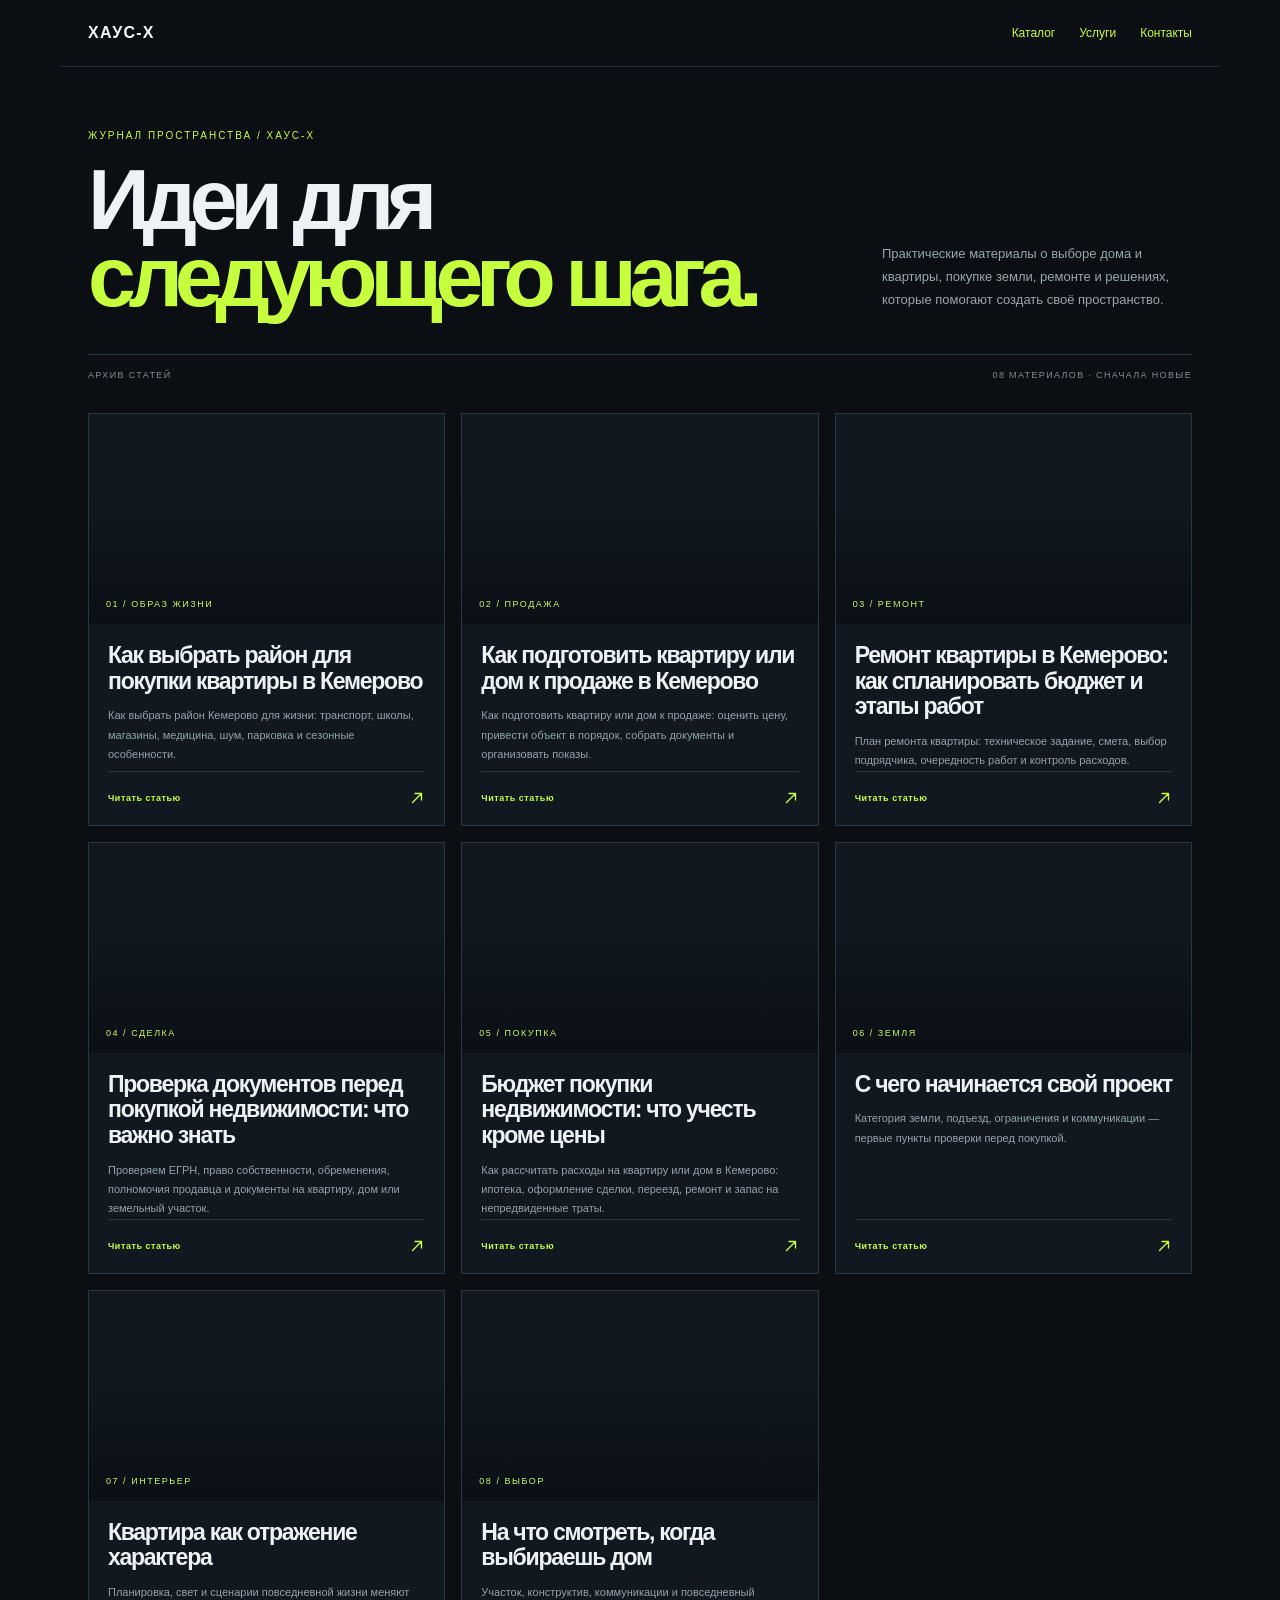
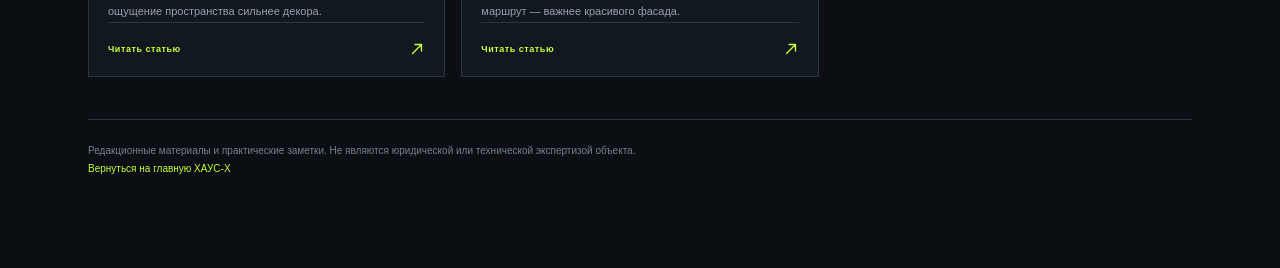
==== journal/index.html @ 398314d9 "Add complete journal archive and individual article pages" ====
<!doctype html><html lang="ru"><head><meta charset="utf-8"><meta name="viewport" content="width=device-width,initial-scale=1"><meta name="theme-color" content="#0b0e12"><meta name="description" content="Журнал ХАУС-X: статьи о покупке и продаже недвижимости, выборе дома и участка, ремонте и жизни в Кемерово и Кузбассе."><meta property="og:type" content="website"><meta property="og:locale" content="ru_RU"><meta property="og:site_name" content="ХАУС-X"><meta property="og:title" content="Журнал пространства — все статьи | ХАУС-X"><meta property="og:description" content="Все статьи ХАУС-X о недвижимости, выборе пространства, ремонте и сделках в Кемерово и Кузбассе."><meta property="og:url" content="https://redline142.github.io/house-x/journal/"><link rel="canonical" href="https://redline142.github.io/house-x/journal/"><title>Журнал пространства — все статьи | ХАУС-X</title><style>
*{box-sizing:border-box}body{margin:0}.archive-page{min-height:100vh;background:#0b0e12;color:#edf2f4;font-family:Manrope,Arial,sans-serif}.archive-header{max-width:1160px;margin:auto;padding:24px 28px;display:flex;align-items:center;justify-content:space-between;border-bottom:1px solid #25313a}.archive-brand{font-weight:800;letter-spacing:.08em;color:#f4f7f8;text-decoration:none}.archive-nav{display:flex;gap:24px;flex-wrap:wrap}.archive-nav a{color:#c6ff3d;text-decoration:none;font-size:12px}.archive-main{max-width:1160px;margin:auto;padding:58px 28px 90px}.archive-kicker{font-size:10px;letter-spacing:.2em;color:#c6ff3d}.archive-heading{display:flex;align-items:end;justify-content:space-between;gap:24px;margin-bottom:38px}.archive-heading h1{font-size:clamp(48px,7vw,86px);line-height:.9;letter-spacing:-.085em;margin:18px 0 0}.archive-heading h1 em{font-style:normal;color:#c6ff3d}.archive-intro{max-width:310px;color:#98a7b0;font-size:13px;line-height:1.8;margin:0 0 4px}.archive-meta{display:flex;justify-content:space-between;align-items:center;border-top:1px solid #293740;padding:15px 0;margin-bottom:18px;color:#81909a;font-size:9px;letter-spacing:.15em}.archive-grid{display:grid;grid-template-columns:repeat(3,minmax(0,1fr));gap:16px}.archive-card{min-width:0;display:flex;flex-direction:column;background:#111820;border:1px solid #293740;color:inherit;text-decoration:none;transition:border-color .25s,transform .25s,background .25s}.archive-card:hover,.archive-card:focus-visible{border-color:#38d9ff;transform:translateY(-4px);background:#141e25;outline:none}.archive-image{height:210px;background-size:cover;background-position:center;position:relative;filter:saturate(.78)}.archive-image:after{content:"";position:absolute;inset:0;background:linear-gradient(0deg,rgba(7,13,18,.72),transparent 62%)}.archive-image span{position:absolute;z-index:1;left:17px;bottom:15px;color:#c6ff3d;font-size:9px;letter-spacing:.17em}.archive-card-body{display:flex;flex:1;flex-direction:column;padding:19px}.archive-card-body h2{font-size:clamp(18px,2vw,23px);line-height:1.12;letter-spacing:-.055em;margin:0 0 12px}.archive-card-body p{font-size:11px;line-height:1.75;color:#94a2ab;margin:0}.archive-read{display:flex;align-items:center;justify-content:space-between;margin-top:auto;padding-top:18px;border-top:1px solid #293740;color:#c6ff3d;font-size:9px;font-weight:700;letter-spacing:.06em}.archive-read svg{width:16px;height:16px;fill:none;stroke:currentColor;stroke-width:1.35;stroke-linecap:round;stroke-linejoin:round;transition:transform .2s}.archive-card:hover .archive-read svg{transform:translate(2px,-2px)}.archive-footer{margin-top:42px;padding-top:22px;border-top:1px solid #293740;color:#74838d;font-size:10px;line-height:1.8}.archive-footer a{color:#c6ff3d;text-decoration:none}@media(max-width:900px){.archive-grid{grid-template-columns:repeat(2,minmax(0,1fr))}.archive-heading{align-items:flex-start;flex-direction:column}.archive-intro{max-width:560px}}@media(max-width:600px){.archive-header{padding:18px 20px;align-items:flex-start;gap:16px;flex-direction:column}.archive-main{padding:38px 20px 65px}.archive-grid{grid-template-columns:1fr;gap:13px}.archive-image{height:220px}.archive-heading h1{font-size:56px}.archive-card-body h2{font-size:22px}}
</style></head><body class="archive-page"><header class="archive-header"><a class="archive-brand" href="../">ХАУС-X</a><nav class="archive-nav"><a href="../#catalog">Каталог</a><a href="../#services">Услуги</a><a href="../#contacts">Контакты</a></nav></header><main class="archive-main"><div class="archive-heading"><div><span class="archive-kicker">ЖУРНАЛ ПРОСТРАНСТВА / ХАУС-X</span><h1>Идеи для<br><em>следующего шага.</em></h1></div><p class="archive-intro">Практические материалы о выборе дома и квартиры, покупке земли, ремонте и решениях, которые помогают создать своё пространство.</p></div><div class="archive-meta"><span>АРХИВ СТАТЕЙ</span><span>08 МАТЕРИАЛОВ · СНАЧАЛА НОВЫЕ</span></div><div class="archive-grid"><a class="archive-card" href="../articles/kak-vybrat-rayon-kvartiru-kemerovo.html"><div class="archive-image" style="background-image:url('https://images.unsplash.com/photo-1511818966892-d7d671e672a2?auto=format&fit=crop&w=1100&q=85')"><span>01 / ОБРАЗ ЖИЗНИ</span></div><div class="archive-card-body"><h2>Как выбрать район для покупки квартиры в Кемерово</h2><p>Как выбрать район Кемерово для жизни: транспорт, школы, магазины, медицина, шум, парковка и сезонные особенности.</p><span class="archive-read">Читать статью <svg viewBox="0 0 16 16" aria-hidden="true"><path d="M3.5 12.5 12.5 3.5 M6 3.5h6.5V10"/></svg></span></div></a><a class="archive-card" href="../articles/podgotovka-kvartiry-doma-k-prodazhe-kemerovo.html"><div class="archive-image" style="background-image:url('https://images.unsplash.com/photo-1600607687939-ce8a6c25118c?auto=format&fit=crop&w=1100&q=85')"><span>02 / ПРОДАЖА</span></div><div class="archive-card-body"><h2>Как подготовить квартиру или дом к продаже в Кемерово</h2><p>Как подготовить квартиру или дом к продаже: оценить цену, привести объект в порядок, собрать документы и организовать показы.</p><span class="archive-read">Читать статью <svg viewBox="0 0 16 16" aria-hidden="true"><path d="M3.5 12.5 12.5 3.5 M6 3.5h6.5V10"/></svg></span></div></a><a class="archive-card" href="../articles/remont-kvartiry-kemerovo-plan-smeta.html"><div class="archive-image" style="background-image:url('https://images.unsplash.com/photo-1621905251189-08b45d6a269e?auto=format&fit=crop&w=1100&q=85')"><span>03 / РЕМОНТ</span></div><div class="archive-card-body"><h2>Ремонт квартиры в Кемерово: как спланировать бюджет и этапы работ</h2><p>План ремонта квартиры: техническое задание, смета, выбор подрядчика, очередность работ и контроль расходов.</p><span class="archive-read">Читать статью <svg viewBox="0 0 16 16" aria-hidden="true"><path d="M3.5 12.5 12.5 3.5 M6 3.5h6.5V10"/></svg></span></div></a><a class="archive-card" href="../articles/proverka-dokumentov-pered-pokupkoy-nedvizhimosti.html"><div class="archive-image" style="background-image:url('https://images.unsplash.com/photo-1450101499163-c8848c66ca85?auto=format&fit=crop&w=1100&q=85')"><span>04 / СДЕЛКА</span></div><div class="archive-card-body"><h2>Проверка документов перед покупкой недвижимости: что важно знать</h2><p>Проверяем ЕГРН, право собственности, обременения, полномочия продавца и документы на квартиру, дом или земельный участок.</p><span class="archive-read">Читать статью <svg viewBox="0 0 16 16" aria-hidden="true"><path d="M3.5 12.5 12.5 3.5 M6 3.5h6.5V10"/></svg></span></div></a><a class="archive-card" href="../articles/byudzhet-pokupki-nedvizhimosti-kemerovo.html"><div class="archive-image" style="background-image:url('https://images.unsplash.com/photo-1560520653-9e0e4c89eb11?auto=format&fit=crop&w=1100&q=85')"><span>05 / ПОКУПКА</span></div><div class="archive-card-body"><h2>Бюджет покупки недвижимости: что учесть кроме цены</h2><p>Как рассчитать расходы на квартиру или дом в Кемерово: ипотека, оформление сделки, переезд, ремонт и запас на непредвиденные траты.</p><span class="archive-read">Читать статью <svg viewBox="0 0 16 16" aria-hidden="true"><path d="M3.5 12.5 12.5 3.5 M6 3.5h6.5V10"/></svg></span></div></a><a class="archive-card" href="../articles/s-chego-nachinaetsya-svoy-proekt.html"><div class="archive-image" style="background-image:url('https://images.unsplash.com/photo-1500382017468-9049fed747ef?auto=format&fit=crop&w=1100&q=85')"><span>06 / ЗЕМЛЯ</span></div><div class="archive-card-body"><h2>С чего начинается свой проект</h2><p>Категория земли, подъезд, ограничения и коммуникации — первые пункты проверки перед покупкой.</p><span class="archive-read">Читать статью <svg viewBox="0 0 16 16" aria-hidden="true"><path d="M3.5 12.5 12.5 3.5 M6 3.5h6.5V10"/></svg></span></div></a><a class="archive-card" href="../articles/kvartira-kak-otrazhenie-haraktera.html"><div class="archive-image" style="background-image:url('https://images.unsplash.com/photo-1600210492486-724fe5c67fb0?auto=format&fit=crop&w=1100&q=85')"><span>07 / ИНТЕРЬЕР</span></div><div class="archive-card-body"><h2>Квартира как отражение характера</h2><p>Планировка, свет и сценарии повседневной жизни меняют ощущение пространства сильнее декора.</p><span class="archive-read">Читать статью <svg viewBox="0 0 16 16" aria-hidden="true"><path d="M3.5 12.5 12.5 3.5 M6 3.5h6.5V10"/></svg></span></div></a><a class="archive-card" href="../articles/na-chto-smotret-pri-vybore-doma.html"><div class="archive-image" style="background-image:url('https://images.unsplash.com/photo-1600585154340-be6161a56a0c?auto=format&fit=crop&w=1100&q=85')"><span>08 / ВЫБОР</span></div><div class="archive-card-body"><h2>На что смотреть, когда выбираешь дом</h2><p>Участок, конструктив, коммуникации и повседневный маршрут — важнее красивого фасада.</p><span class="archive-read">Читать статью <svg viewBox="0 0 16 16" aria-hidden="true"><path d="M3.5 12.5 12.5 3.5 M6 3.5h6.5V10"/></svg></span></div></a></div><div class="archive-footer">Редакционные материалы и практические заметки. Не являются юридической или технической экспертизой объекта.<br><a href="../">Вернуться на главную ХАУС-X</a></div></main></body></html>
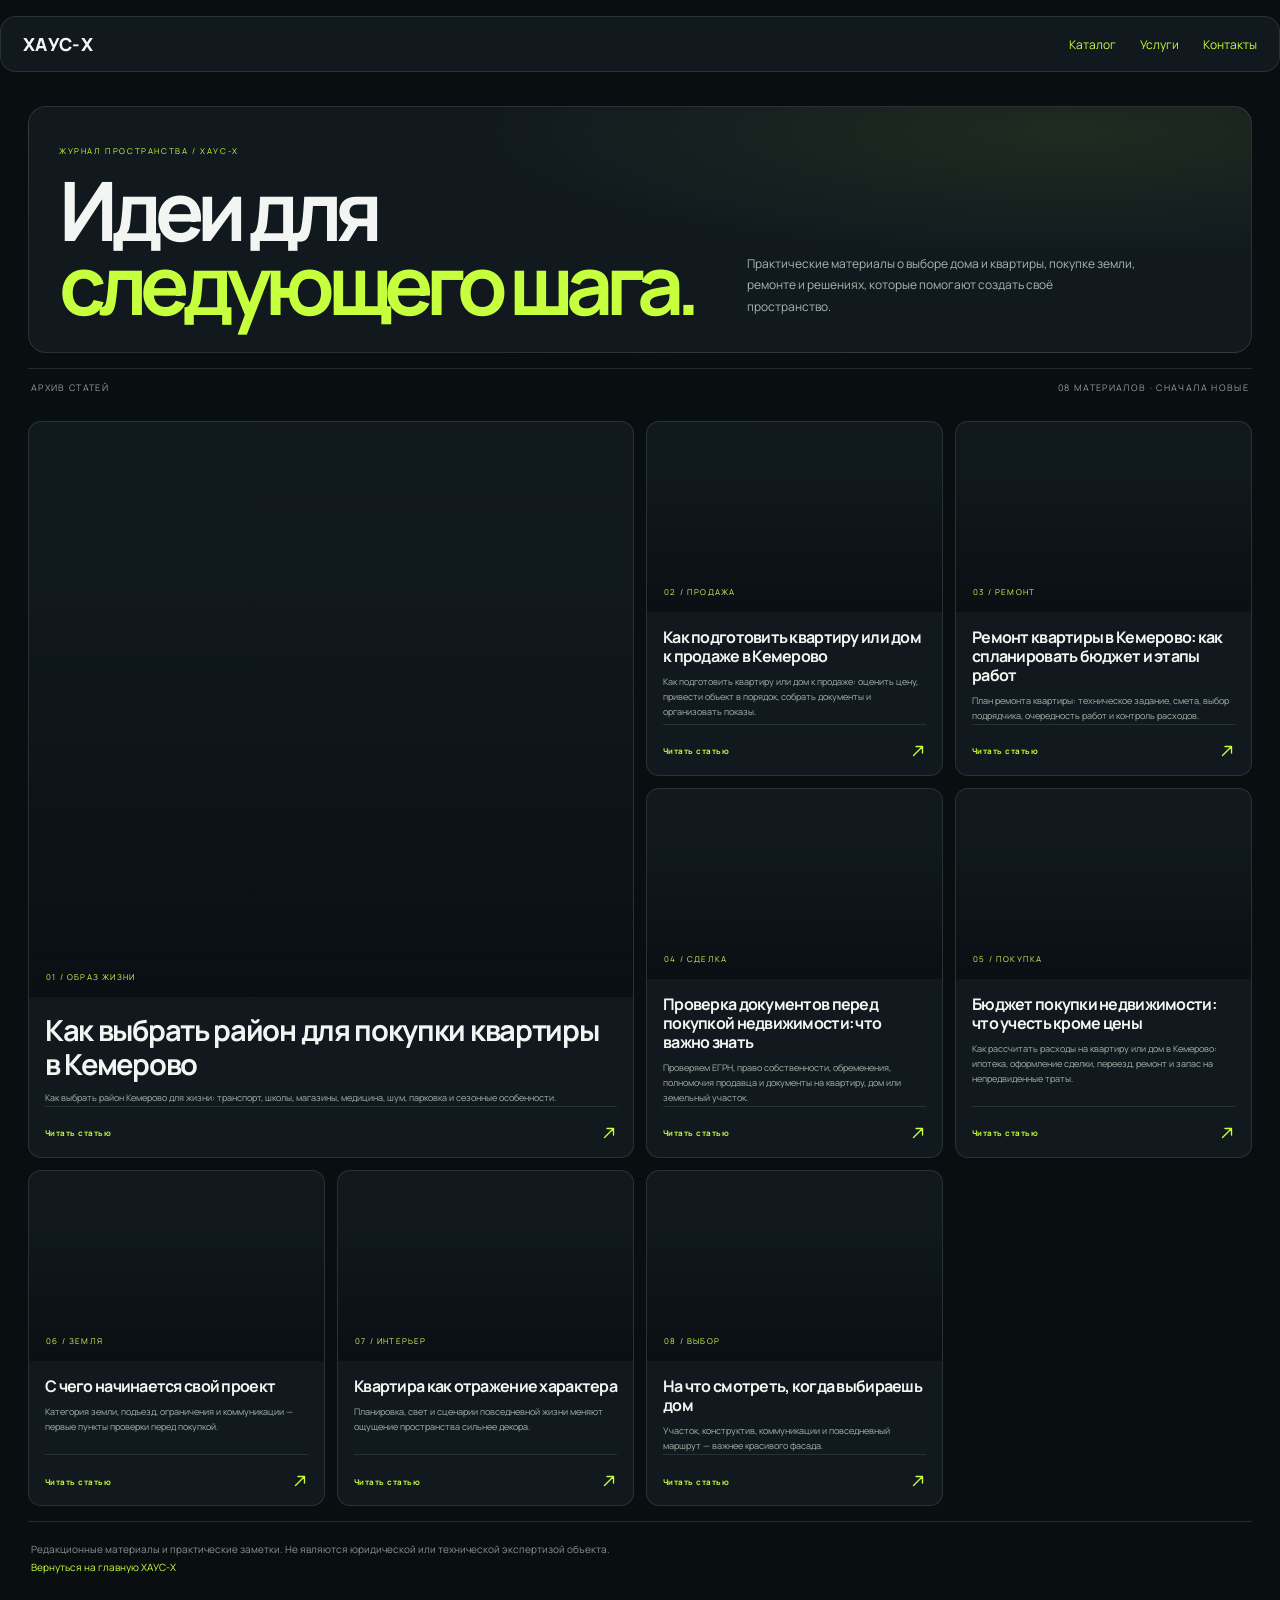
==== commit 41a0ddd0: "Extend Taste Bento design across journal and article pages" ====
--- a/journal/index.html
+++ b/journal/index.html
@@ -1,3 +1,26 @@
-<!doctype html><html lang="ru"><head><meta charset="utf-8"><meta name="viewport" content="width=device-width,initial-scale=1"><meta name="theme-color" content="#0b0e12"><meta name="description" content="Журнал ХАУС-X: статьи о покупке и продаже недвижимости, выборе дома и участка, ремонте и жизни в Кемерово и Кузбассе."><meta property="og:type" content="website"><meta property="og:locale" content="ru_RU"><meta property="og:site_name" content="ХАУС-X"><meta property="og:title" content="Журнал пространства — все статьи | ХАУС-X"><meta property="og:description" content="Все статьи ХАУС-X о недвижимости, выборе пространства, ремонте и сделках в Кемерово и Кузбассе."><meta property="og:url" content="https://redline142.github.io/house-x/journal/"><link rel="canonical" href="https://redline142.github.io/house-x/journal/"><title>Журнал пространства — все статьи | ХАУС-X</title><style>
+<!doctype html><html lang="ru"><head><meta charset="utf-8"><meta name="viewport" content="width=device-width,initial-scale=1"><meta name="theme-color" content="#090e11"><meta name="description" content="Журнал ХАУС-X: статьи о покупке и продаже недвижимости, выборе дома и участка, ремонте и жизни в Кемерово и Кузбассе."><meta property="og:type" content="website"><meta property="og:locale" content="ru_RU"><meta property="og:site_name" content="ХАУС-X"><meta property="og:title" content="Журнал пространства — все статьи | ХАУС-X"><meta property="og:description" content="Все статьи ХАУС-X о недвижимости, выборе пространства, ремонте и сделках в Кемерово и Кузбассе."><meta property="og:url" content="https://redline142.github.io/house-x/journal/"><link rel="canonical" href="https://redline142.github.io/house-x/journal/"><title>Журнал пространства — все статьи | ХАУС-X</title><link rel="preconnect" href="https://fonts.googleapis.com"><link rel="preconnect" href="https://fonts.gstatic.com" crossorigin><link href="https://fonts.googleapis.com/css2?family=Manrope:wght@400;500;600;700;800&display=swap" rel="stylesheet"><style>
 *{box-sizing:border-box}body{margin:0}.archive-page{min-height:100vh;background:#0b0e12;color:#edf2f4;font-family:Manrope,Arial,sans-serif}.archive-header{max-width:1160px;margin:auto;padding:24px 28px;display:flex;align-items:center;justify-content:space-between;border-bottom:1px solid #25313a}.archive-brand{font-weight:800;letter-spacing:.08em;color:#f4f7f8;text-decoration:none}.archive-nav{display:flex;gap:24px;flex-wrap:wrap}.archive-nav a{color:#c6ff3d;text-decoration:none;font-size:12px}.archive-main{max-width:1160px;margin:auto;padding:58px 28px 90px}.archive-kicker{font-size:10px;letter-spacing:.2em;color:#c6ff3d}.archive-heading{display:flex;align-items:end;justify-content:space-between;gap:24px;margin-bottom:38px}.archive-heading h1{font-size:clamp(48px,7vw,86px);line-height:.9;letter-spacing:-.085em;margin:18px 0 0}.archive-heading h1 em{font-style:normal;color:#c6ff3d}.archive-intro{max-width:310px;color:#98a7b0;font-size:13px;line-height:1.8;margin:0 0 4px}.archive-meta{display:flex;justify-content:space-between;align-items:center;border-top:1px solid #293740;padding:15px 0;margin-bottom:18px;color:#81909a;font-size:9px;letter-spacing:.15em}.archive-grid{display:grid;grid-template-columns:repeat(3,minmax(0,1fr));gap:16px}.archive-card{min-width:0;display:flex;flex-direction:column;background:#111820;border:1px solid #293740;color:inherit;text-decoration:none;transition:border-color .25s,transform .25s,background .25s}.archive-card:hover,.archive-card:focus-visible{border-color:#38d9ff;transform:translateY(-4px);background:#141e25;outline:none}.archive-image{height:210px;background-size:cover;background-position:center;position:relative;filter:saturate(.78)}.archive-image:after{content:"";position:absolute;inset:0;background:linear-gradient(0deg,rgba(7,13,18,.72),transparent 62%)}.archive-image span{position:absolute;z-index:1;left:17px;bottom:15px;color:#c6ff3d;font-size:9px;letter-spacing:.17em}.archive-card-body{display:flex;flex:1;flex-direction:column;padding:19px}.archive-card-body h2{font-size:clamp(18px,2vw,23px);line-height:1.12;letter-spacing:-.055em;margin:0 0 12px}.archive-card-body p{font-size:11px;line-height:1.75;color:#94a2ab;margin:0}.archive-read{display:flex;align-items:center;justify-content:space-between;margin-top:auto;padding-top:18px;border-top:1px solid #293740;color:#c6ff3d;font-size:9px;font-weight:700;letter-spacing:.06em}.archive-read svg{width:16px;height:16px;fill:none;stroke:currentColor;stroke-width:1.35;stroke-linecap:round;stroke-linejoin:round;transition:transform .2s}.archive-card:hover .archive-read svg{transform:translate(2px,-2px)}.archive-footer{margin-top:42px;padding-top:22px;border-top:1px solid #293740;color:#74838d;font-size:10px;line-height:1.8}.archive-footer a{color:#c6ff3d;text-decoration:none}@media(max-width:900px){.archive-grid{grid-template-columns:repeat(2,minmax(0,1fr))}.archive-heading{align-items:flex-start;flex-direction:column}.archive-intro{max-width:560px}}@media(max-width:600px){.archive-header{padding:18px 20px;align-items:flex-start;gap:16px;flex-direction:column}.archive-main{padding:38px 20px 65px}.archive-grid{grid-template-columns:1fr;gap:13px}.archive-image{height:220px}.archive-heading h1{font-size:56px}.archive-card-body h2{font-size:22px}}
+
+/* Taste archive: asymmetrical Bento reading grid */
+.archive-page{background:#090e11;color:#f2f5f1;font-family:Manrope,ui-sans-serif,system-ui,sans-serif}
+.archive-header{max-width:1320px;margin:16px auto 0;padding:15px 22px;border:1px solid rgba(207,224,226,.12);border-radius:16px;background:#11191e}
+.archive-brand{font-size:18px;letter-spacing:.02em}.archive-nav a{color:#c6ff3d}
+.archive-main{max-width:1320px;padding:34px 28px 76px;display:grid;grid-template-columns:repeat(12,minmax(0,1fr));gap:15px}
+.archive-heading{grid-column:1/-1;display:grid;grid-template-columns:7fr 5fr;align-items:end;gap:24px;margin:0;padding:30px;border:1px solid rgba(207,224,226,.12);border-radius:18px;background:radial-gradient(ellipse at 85% 10%,rgba(198,255,61,.08),transparent 40%),#11191e}
+.archive-kicker{color:#c6ff3d;font-size:8px;letter-spacing:.2em}.archive-heading h1{font-size:clamp(48px,6.5vw,82px);letter-spacing:-.09em;line-height:.9;margin:15px 0 0}.archive-heading h1 em{color:#c6ff3d}.archive-intro{max-width:390px;color:#a9b6ae;font-size:12px;line-height:1.8}
+.archive-meta{grid-column:1/-1;border:0;border-top:1px solid rgba(207,224,226,.13);padding:12px 3px;margin:0;color:#91a097}
+.archive-grid{grid-column:1/-1;display:grid;grid-template-columns:repeat(4,minmax(0,1fr));grid-auto-rows:minmax(180px,auto);gap:12px}
+.archive-card{min-width:0;overflow:hidden;border:1px solid rgba(207,224,226,.12);border-radius:13px;background:#11191e;transition:transform .6s cubic-bezier(.2,.75,.2,1),border-color .4s,background .4s}
+.archive-card:hover,.archive-card:focus-visible{border-color:rgba(198,255,61,.45);transform:translateY(-4px);background:#152127;outline:none}
+.archive-card:first-child{grid-column:span 2;grid-row:span 2;display:grid;grid-template-rows:1fr auto}
+.archive-image{height:190px;filter:saturate(.82)}.archive-card:first-child .archive-image{height:100%;min-height:300px}
+.archive-image:after{background:linear-gradient(0deg,rgba(7,13,18,.82),rgba(7,13,18,.04) 72%)}
+.archive-image span{color:#c6ff3d;font-size:8px;letter-spacing:.15em}
+.archive-card-body{padding:16px}.archive-card-body h2{font-size:16px;line-height:1.2;letter-spacing:-.045em;margin:0 0 9px}.archive-card:first-child .archive-card-body h2{font-size:clamp(21px,2.3vw,29px)}
+.archive-card-body p{font-size:9px;line-height:1.65;color:#a5b2aa}.archive-read{border-color:rgba(207,224,226,.12);color:#c6ff3d;font-size:8px}
+.archive-footer{grid-column:1/-1;margin-top:0;padding:18px 3px 0;border-color:rgba(207,224,226,.13);color:#87958d}.archive-footer a{color:#c6ff3d}
+@media(max-width:1000px){.archive-grid{grid-template-columns:repeat(3,minmax(0,1fr))}.archive-card:first-child{grid-column:span 2;grid-row:span 2}}
+@media(max-width:760px){.archive-header{margin:10px 12px 0;padding:14px 16px}.archive-main{padding:24px 14px 55px}.archive-heading{grid-template-columns:1fr;padding:22px;gap:12px}.archive-heading h1{font-size:54px}.archive-intro{max-width:560px;font-size:11px}.archive-grid{grid-template-columns:repeat(2,minmax(0,1fr))}.archive-card:first-child{grid-column:span 2;grid-row:auto;display:flex}.archive-card:first-child .archive-image{height:230px;min-height:230px}}
+@media(max-width:520px){.archive-header{align-items:flex-start;flex-direction:column;gap:12px}.archive-main{padding:22px 12px 45px}.archive-heading h1{font-size:44px}.archive-grid{grid-template-columns:1fr}.archive-card:first-child{grid-column:1;grid-row:auto}.archive-image,.archive-card:first-child .archive-image{height:210px;min-height:210px}}
+
 </style></head><body class="archive-page"><header class="archive-header"><a class="archive-brand" href="../">ХАУС-X</a><nav class="archive-nav"><a href="../#catalog">Каталог</a><a href="../#services">Услуги</a><a href="../#contacts">Контакты</a></nav></header><main class="archive-main"><div class="archive-heading"><div><span class="archive-kicker">ЖУРНАЛ ПРОСТРАНСТВА / ХАУС-X</span><h1>Идеи для<br><em>следующего шага.</em></h1></div><p class="archive-intro">Практические материалы о выборе дома и квартиры, покупке земли, ремонте и решениях, которые помогают создать своё пространство.</p></div><div class="archive-meta"><span>АРХИВ СТАТЕЙ</span><span>08 МАТЕРИАЛОВ · СНАЧАЛА НОВЫЕ</span></div><div class="archive-grid"><a class="archive-card" href="../articles/kak-vybrat-rayon-kvartiru-kemerovo.html"><div class="archive-image" style="background-image:url('https://images.unsplash.com/photo-1511818966892-d7d671e672a2?auto=format&fit=crop&w=1100&q=85')"><span>01 / ОБРАЗ ЖИЗНИ</span></div><div class="archive-card-body"><h2>Как выбрать район для покупки квартиры в Кемерово</h2><p>Как выбрать район Кемерово для жизни: транспорт, школы, магазины, медицина, шум, парковка и сезонные особенности.</p><span class="archive-read">Читать статью <svg viewBox="0 0 16 16" aria-hidden="true"><path d="M3.5 12.5 12.5 3.5 M6 3.5h6.5V10"/></svg></span></div></a><a class="archive-card" href="../articles/podgotovka-kvartiry-doma-k-prodazhe-kemerovo.html"><div class="archive-image" style="background-image:url('https://images.unsplash.com/photo-1600607687939-ce8a6c25118c?auto=format&fit=crop&w=1100&q=85')"><span>02 / ПРОДАЖА</span></div><div class="archive-card-body"><h2>Как подготовить квартиру или дом к продаже в Кемерово</h2><p>Как подготовить квартиру или дом к продаже: оценить цену, привести объект в порядок, собрать документы и организовать показы.</p><span class="archive-read">Читать статью <svg viewBox="0 0 16 16" aria-hidden="true"><path d="M3.5 12.5 12.5 3.5 M6 3.5h6.5V10"/></svg></span></div></a><a class="archive-card" href="../articles/remont-kvartiry-kemerovo-plan-smeta.html"><div class="archive-image" style="background-image:url('https://images.unsplash.com/photo-1621905251189-08b45d6a269e?auto=format&fit=crop&w=1100&q=85')"><span>03 / РЕМОНТ</span></div><div class="archive-card-body"><h2>Ремонт квартиры в Кемерово: как спланировать бюджет и этапы работ</h2><p>План ремонта квартиры: техническое задание, смета, выбор подрядчика, очередность работ и контроль расходов.</p><span class="archive-read">Читать статью <svg viewBox="0 0 16 16" aria-hidden="true"><path d="M3.5 12.5 12.5 3.5 M6 3.5h6.5V10"/></svg></span></div></a><a class="archive-card" href="../articles/proverka-dokumentov-pered-pokupkoy-nedvizhimosti.html"><div class="archive-image" style="background-image:url('https://images.unsplash.com/photo-1450101499163-c8848c66ca85?auto=format&fit=crop&w=1100&q=85')"><span>04 / СДЕЛКА</span></div><div class="archive-card-body"><h2>Проверка документов перед покупкой недвижимости: что важно знать</h2><p>Проверяем ЕГРН, право собственности, обременения, полномочия продавца и документы на квартиру, дом или земельный участок.</p><span class="archive-read">Читать статью <svg viewBox="0 0 16 16" aria-hidden="true"><path d="M3.5 12.5 12.5 3.5 M6 3.5h6.5V10"/></svg></span></div></a><a class="archive-card" href="../articles/byudzhet-pokupki-nedvizhimosti-kemerovo.html"><div class="archive-image" style="background-image:url('https://images.unsplash.com/photo-1560520653-9e0e4c89eb11?auto=format&fit=crop&w=1100&q=85')"><span>05 / ПОКУПКА</span></div><div class="archive-card-body"><h2>Бюджет покупки недвижимости: что учесть кроме цены</h2><p>Как рассчитать расходы на квартиру или дом в Кемерово: ипотека, оформление сделки, переезд, ремонт и запас на непредвиденные траты.</p><span class="archive-read">Читать статью <svg viewBox="0 0 16 16" aria-hidden="true"><path d="M3.5 12.5 12.5 3.5 M6 3.5h6.5V10"/></svg></span></div></a><a class="archive-card" href="../articles/s-chego-nachinaetsya-svoy-proekt.html"><div class="archive-image" style="background-image:url('https://images.unsplash.com/photo-1500382017468-9049fed747ef?auto=format&fit=crop&w=1100&q=85')"><span>06 / ЗЕМЛЯ</span></div><div class="archive-card-body"><h2>С чего начинается свой проект</h2><p>Категория земли, подъезд, ограничения и коммуникации — первые пункты проверки перед покупкой.</p><span class="archive-read">Читать статью <svg viewBox="0 0 16 16" aria-hidden="true"><path d="M3.5 12.5 12.5 3.5 M6 3.5h6.5V10"/></svg></span></div></a><a class="archive-card" href="../articles/kvartira-kak-otrazhenie-haraktera.html"><div class="archive-image" style="background-image:url('https://images.unsplash.com/photo-1600210492486-724fe5c67fb0?auto=format&fit=crop&w=1100&q=85')"><span>07 / ИНТЕРЬЕР</span></div><div class="archive-card-body"><h2>Квартира как отражение характера</h2><p>Планировка, свет и сценарии повседневной жизни меняют ощущение пространства сильнее декора.</p><span class="archive-read">Читать статью <svg viewBox="0 0 16 16" aria-hidden="true"><path d="M3.5 12.5 12.5 3.5 M6 3.5h6.5V10"/></svg></span></div></a><a class="archive-card" href="../articles/na-chto-smotret-pri-vybore-doma.html"><div class="archive-image" style="background-image:url('https://images.unsplash.com/photo-1600585154340-be6161a56a0c?auto=format&fit=crop&w=1100&q=85')"><span>08 / ВЫБОР</span></div><div class="archive-card-body"><h2>На что смотреть, когда выбираешь дом</h2><p>Участок, конструктив, коммуникации и повседневный маршрут — важнее красивого фасада.</p><span class="archive-read">Читать статью <svg viewBox="0 0 16 16" aria-hidden="true"><path d="M3.5 12.5 12.5 3.5 M6 3.5h6.5V10"/></svg></span></div></a></div><div class="archive-footer">Редакционные материалы и практические заметки. Не являются юридической или технической экспертизой объекта.<br><a href="../">Вернуться на главную ХАУС-X</a></div></main></body></html>
